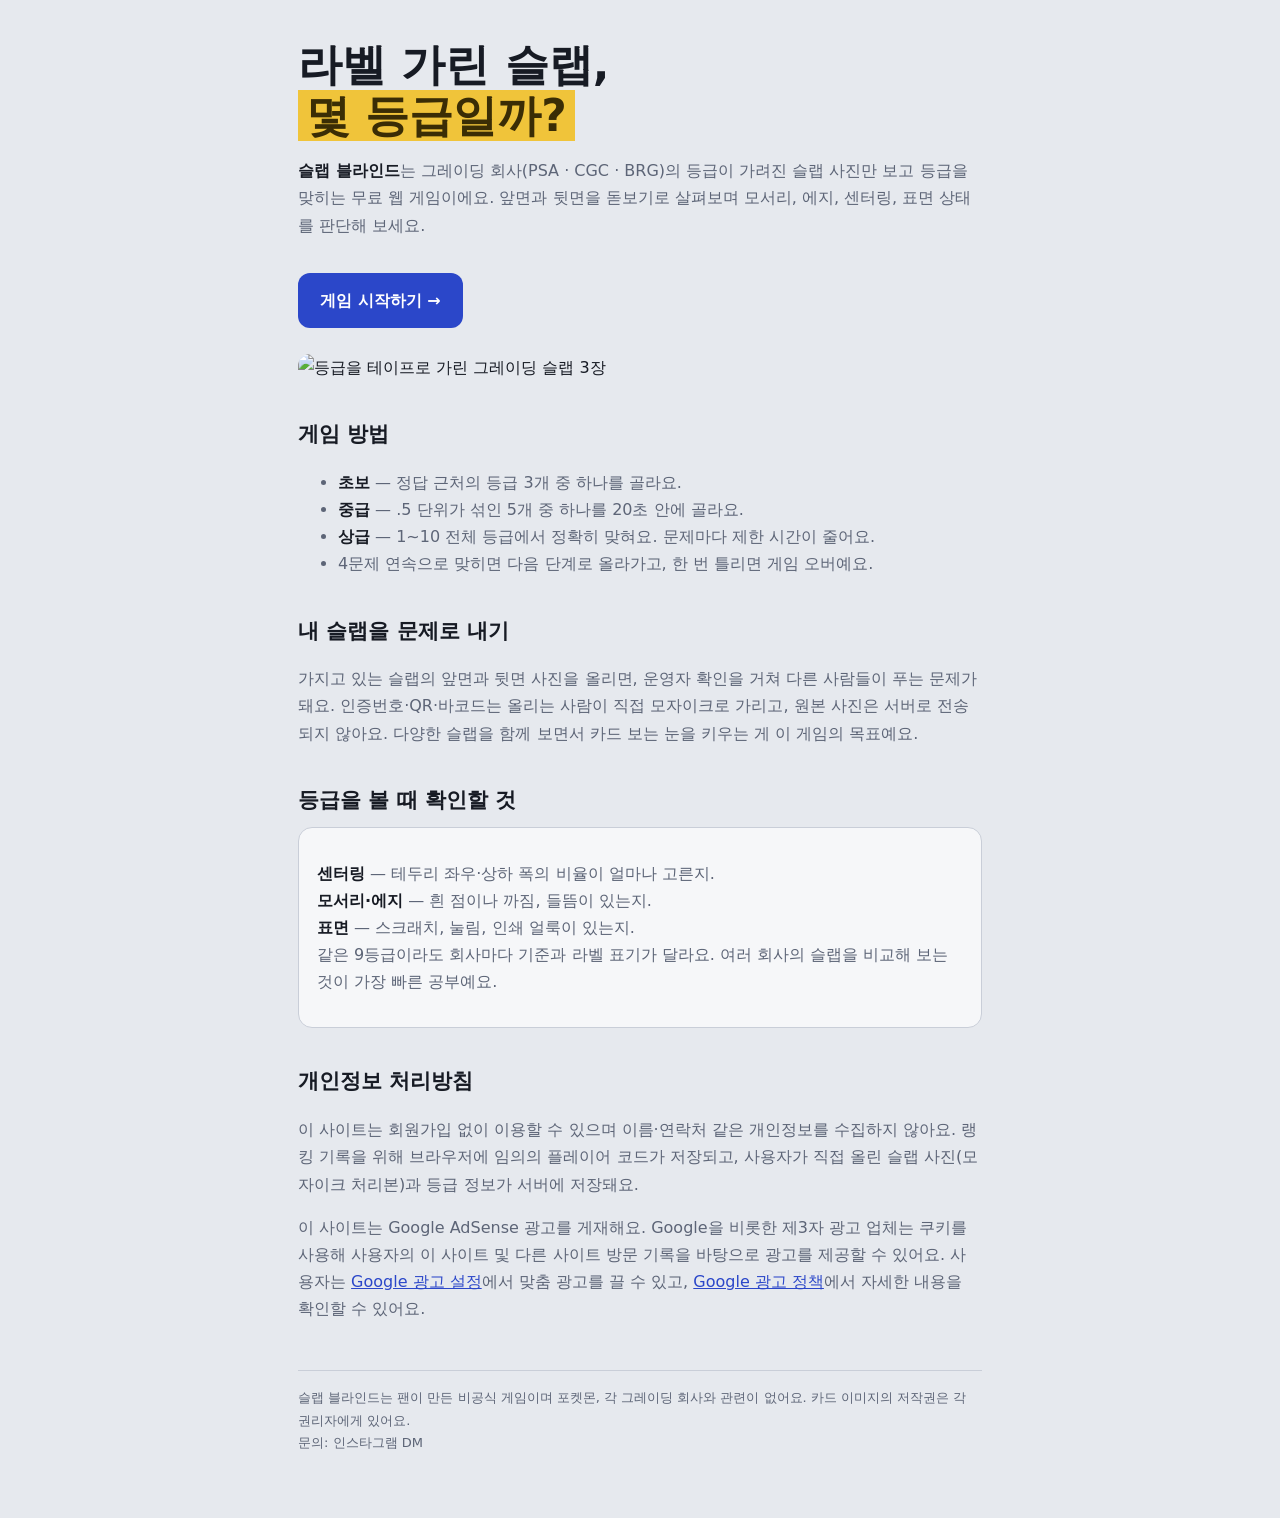
==== index.html @ b71d9b89 "Create index.html for grading game web page This HTML file sets up a web page for a grading game whe" ====
<!doctype html>
<html lang="ko">
<head>
<meta charset="utf-8">
<meta name="viewport" content="width=device-width,initial-scale=1">
<script async src="https://pagead2.googlesyndication.com/pagead/js/adsbygoogle.js?client=ca-pub-1306271139892045"
     crossorigin="anonymous"></script>
<title>슬랩 블라인드 · 그레이딩 등급 맞히기 게임</title>
<meta name="description" content="라벨 등급을 가린 PSA·CGC·BRG 그레이딩 슬랩을 보고 등급을 맞히는 무료 카드 게임. 내 슬랩도 문제로 낼 수 있어요.">
<meta property="og:title" content="슬랩 블라인드 · 몇 등급일까?">
<meta property="og:image" content="https://challengeletgo.github.io/slab-blind/slab-blind/og.jpg">
<style>
:root{--bg:#e6e9ee;--surface:#f6f7f9;--ink:#171b24;--muted:#5d6577;--line:#c9ced8;--accent:#2b47c9;--tape:#f0c43a;--tape-ink:#3a2d05}
@media (prefers-color-scheme:dark){:root{--bg:#12151c;--surface:#1b1f29;--ink:#e8eaf0;--muted:#9aa2b4;--line:#2e3442;--accent:#7c93ff;color-scheme:dark}}
*{box-sizing:border-box}
body{margin:0;background:var(--bg);color:var(--ink);font:16px/1.7 "Noto Sans KR",system-ui,-apple-system,sans-serif}
.wrap{max-width:720px;margin:0 auto;padding:40px max(18px,env(safe-area-inset-left,0px)) 64px max(18px,env(safe-area-inset-right,0px))}
h1{font-size:clamp(30px,7vw,44px);line-height:1.15;margin:0 0 12px;text-wrap:balance}
h1 mark{background:var(--tape);color:var(--tape-ink);padding:0 8px}
h2{font-size:21px;margin:36px 0 8px}
p,li{color:var(--muted)} strong{color:var(--ink)}
.cta{display:inline-block;margin:18px 0 6px;background:var(--accent);color:#fff;text-decoration:none;font-weight:700;padding:14px 22px;border-radius:12px}
.card{background:var(--surface);border:1px solid var(--line);border-radius:14px;padding:16px 18px}
img{max-width:100%;border-radius:12px;display:block;margin:20px 0}
footer{margin-top:48px;font-size:13px;color:var(--muted);border-top:1px solid var(--line);padding-top:16px}
a{color:var(--accent)}
</style>
</head>
<body>
<div class="wrap">
  <h1>라벨 가린 슬랩,<br><mark>몇 등급일까?</mark></h1>
  <p><strong>슬랩 블라인드</strong>는 그레이딩 회사(PSA · CGC · BRG)의 등급이 가려진 슬랩 사진만 보고 등급을 맞히는 무료 웹 게임이에요. 앞면과 뒷면을 돋보기로 살펴보며 모서리, 에지, 센터링, 표면 상태를 판단해 보세요.</p>
  <a class="cta" href="/slab-blind/">게임 시작하기 →</a>
  <img src="/slab-blind/slab-blind/og.jpg" alt="등급을 테이프로 가린 그레이딩 슬랩 3장">

  <h2>게임 방법</h2>
  <ul>
    <li><strong>초보</strong> — 정답 근처의 등급 3개 중 하나를 골라요.</li>
    <li><strong>중급</strong> — .5 단위가 섞인 5개 중 하나를 20초 안에 골라요.</li>
    <li><strong>상급</strong> — 1~10 전체 등급에서 정확히 맞혀요. 문제마다 제한 시간이 줄어요.</li>
    <li>4문제 연속으로 맞히면 다음 단계로 올라가고, 한 번 틀리면 게임 오버예요.</li>
  </ul>

  <h2>내 슬랩을 문제로 내기</h2>
  <p>가지고 있는 슬랩의 앞면과 뒷면 사진을 올리면, 운영자 확인을 거쳐 다른 사람들이 푸는 문제가 돼요. 인증번호·QR·바코드는 올리는 사람이 직접 모자이크로 가리고, 원본 사진은 서버로 전송되지 않아요. 다양한 슬랩을 함께 보면서 카드 보는 눈을 키우는 게 이 게임의 목표예요.</p>

  <h2>등급을 볼 때 확인할 것</h2>
  <div class="card">
    <p><strong>센터링</strong> — 테두리 좌우·상하 폭의 비율이 얼마나 고른지.<br>
    <strong>모서리·에지</strong> — 흰 점이나 까짐, 들뜸이 있는지.<br>
    <strong>표면</strong> — 스크래치, 눌림, 인쇄 얼룩이 있는지.<br>
    같은 9등급이라도 회사마다 기준과 라벨 표기가 달라요. 여러 회사의 슬랩을 비교해 보는 것이 가장 빠른 공부예요.</p>
  </div>

  <h2 id="privacy">개인정보 처리방침</h2>
  <p>이 사이트는 회원가입 없이 이용할 수 있으며 이름·연락처 같은 개인정보를 수집하지 않아요. 랭킹 기록을 위해 브라우저에 임의의 플레이어 코드가 저장되고, 사용자가 직접 올린 슬랩 사진(모자이크 처리본)과 등급 정보가 서버에 저장돼요.</p>
  <p>이 사이트는 Google AdSense 광고를 게재해요. Google을 비롯한 제3자 광고 업체는 쿠키를 사용해 사용자의 이 사이트 및 다른 사이트 방문 기록을 바탕으로 광고를 제공할 수 있어요. 사용자는 <a href="https://adssettings.google.com" rel="noopener">Google 광고 설정</a>에서 맞춤 광고를 끌 수 있고, <a href="https://policies.google.com/technologies/ads?hl=ko" rel="noopener">Google 광고 정책</a>에서 자세한 내용을 확인할 수 있어요.</p>

  <footer>
    슬랩 블라인드는 팬이 만든 비공식 게임이며 포켓몬, 각 그레이딩 회사와 관련이 없어요. 카드 이미지의 저작권은 각 권리자에게 있어요.<br>
    문의: 인스타그램 DM
  </footer>
</div>
</body>
</html>
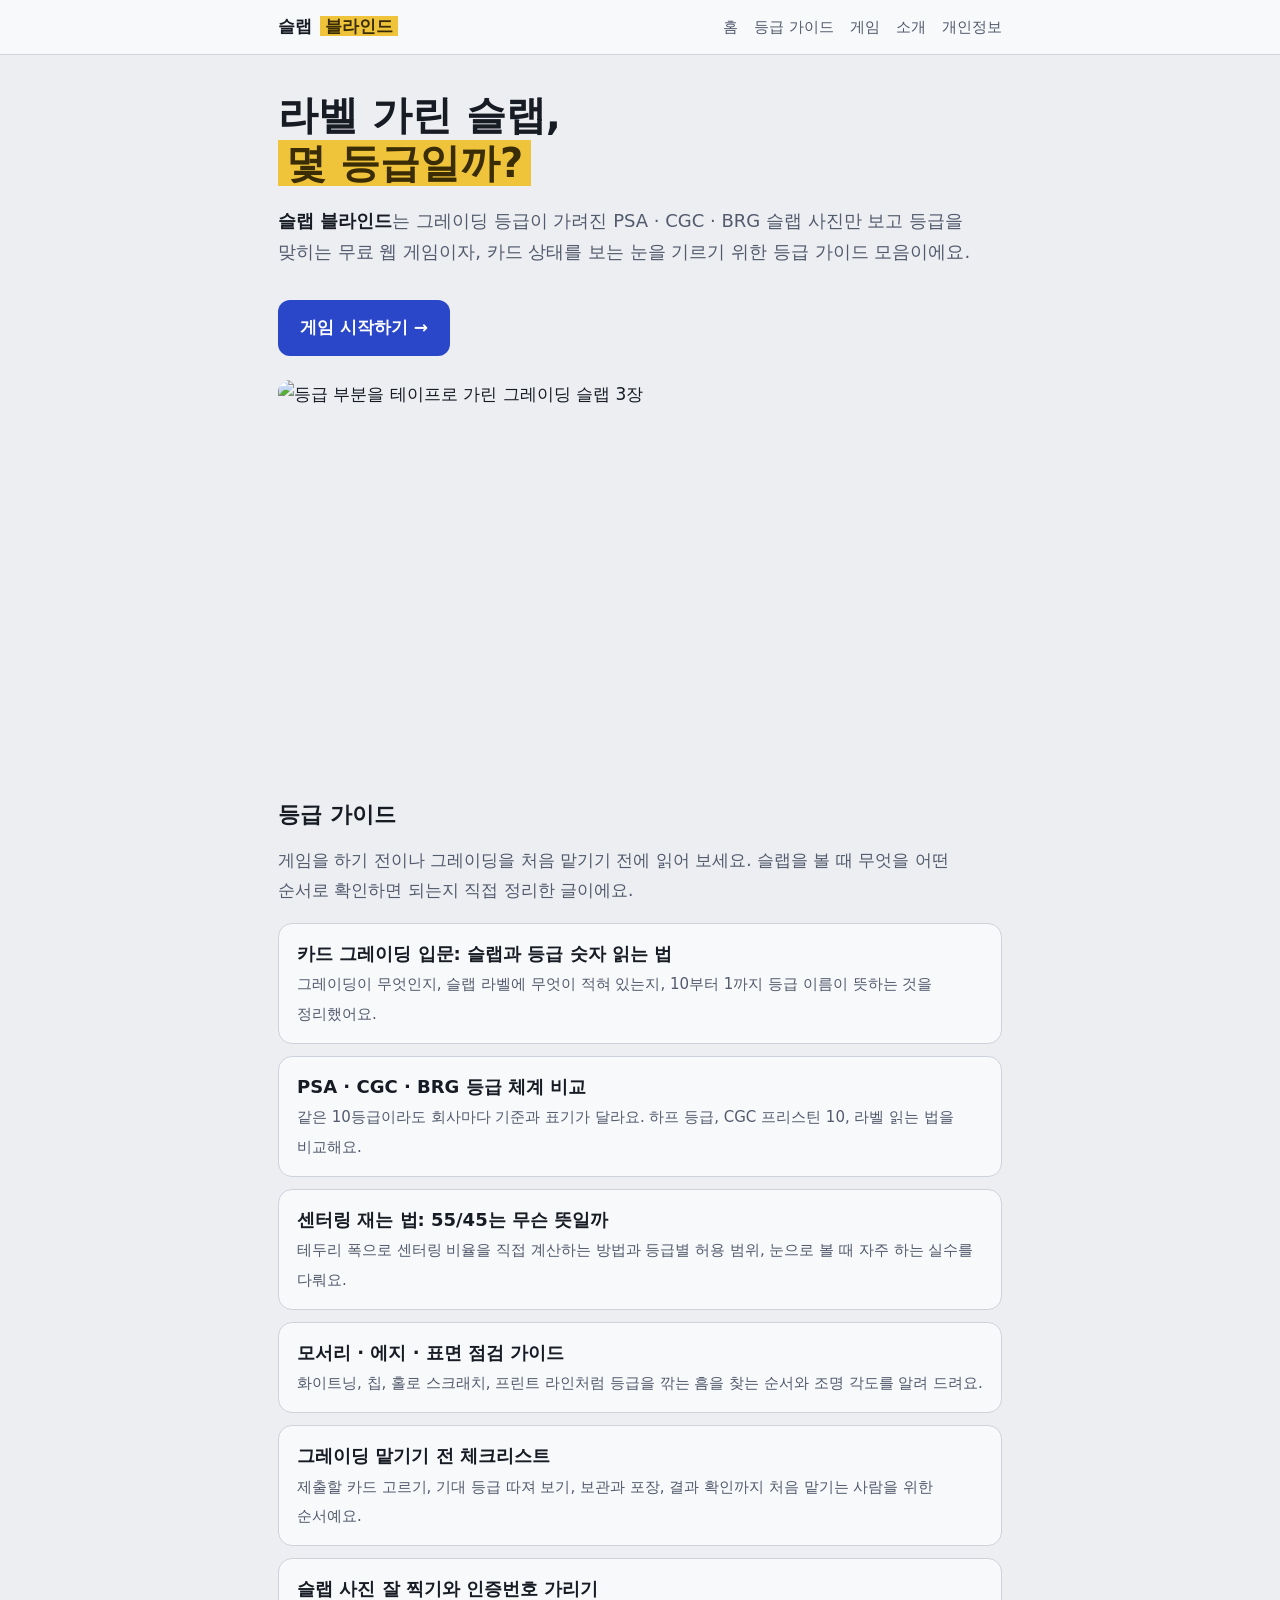
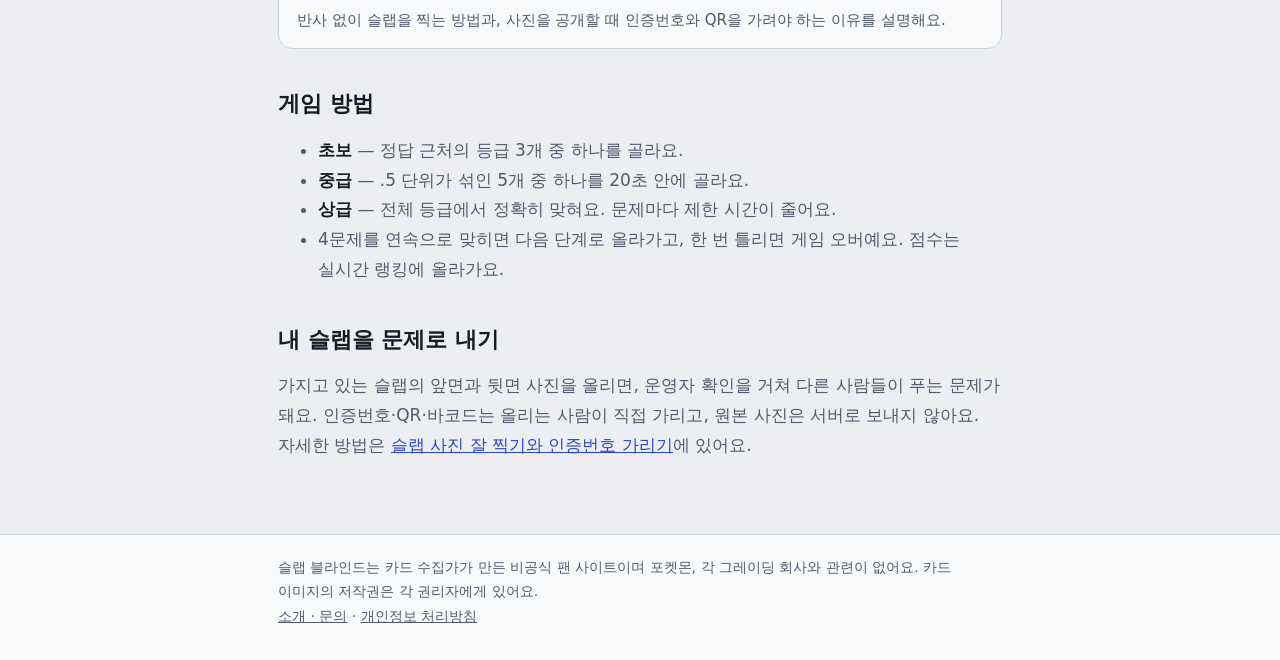
==== commit fd5033e8: "Update index.html" ====
--- a/index.html
+++ b/index.html
@@ -5,61 +5,40 @@
 <meta name="viewport" content="width=device-width,initial-scale=1">
 <script async src="https://pagead2.googlesyndication.com/pagead/js/adsbygoogle.js?client=ca-pub-1306271139892045"
      crossorigin="anonymous"></script>
-<title>슬랩 블라인드 · 그레이딩 등급 맞히기 게임</title>
-<meta name="description" content="라벨 등급을 가린 PSA·CGC·BRG 그레이딩 슬랩을 보고 등급을 맞히는 무료 카드 게임. 내 슬랩도 문제로 낼 수 있어요.">
+<title>슬랩 블라인드 · 그레이딩 등급 맞히기 게임과 등급 가이드</title>
+<meta name="description" content="라벨 등급을 가린 PSA·CGC·BRG 슬랩을 보고 등급을 맞히는 무료 게임과, 센터링·모서리·표면 보는 법을 정리한 카드 그레이딩 가이드.">
+<link rel="canonical" href="https://challengeletgo.github.io/">
 <meta property="og:title" content="슬랩 블라인드 · 몇 등급일까?">
+<meta property="og:description" content="라벨 등급을 가린 PSA·CGC·BRG 슬랩을 보고 등급을 맞히는 무료 게임과, 센터링·모서리·표면 보는 법을 정리한 카드 그레이딩 가이드.">
 <meta property="og:image" content="https://challengeletgo.github.io/slab-blind/slab-blind/og.jpg">
-<style>
-:root{--bg:#e6e9ee;--surface:#f6f7f9;--ink:#171b24;--muted:#5d6577;--line:#c9ced8;--accent:#2b47c9;--tape:#f0c43a;--tape-ink:#3a2d05}
-@media (prefers-color-scheme:dark){:root{--bg:#12151c;--surface:#1b1f29;--ink:#e8eaf0;--muted:#9aa2b4;--line:#2e3442;--accent:#7c93ff;color-scheme:dark}}
-*{box-sizing:border-box}
-body{margin:0;background:var(--bg);color:var(--ink);font:16px/1.7 "Noto Sans KR",system-ui,-apple-system,sans-serif}
-.wrap{max-width:720px;margin:0 auto;padding:40px max(18px,env(safe-area-inset-left,0px)) 64px max(18px,env(safe-area-inset-right,0px))}
-h1{font-size:clamp(30px,7vw,44px);line-height:1.15;margin:0 0 12px;text-wrap:balance}
-h1 mark{background:var(--tape);color:var(--tape-ink);padding:0 8px}
-h2{font-size:21px;margin:36px 0 8px}
-p,li{color:var(--muted)} strong{color:var(--ink)}
-.cta{display:inline-block;margin:18px 0 6px;background:var(--accent);color:#fff;text-decoration:none;font-weight:700;padding:14px 22px;border-radius:12px}
-.card{background:var(--surface);border:1px solid var(--line);border-radius:14px;padding:16px 18px}
-img{max-width:100%;border-radius:12px;display:block;margin:20px 0}
-footer{margin-top:48px;font-size:13px;color:var(--muted);border-top:1px solid var(--line);padding-top:16px}
-a{color:var(--accent)}
-</style>
+<link rel="stylesheet" href="/style.css">
 </head>
 <body>
-<div class="wrap">
-  <h1>라벨 가린 슬랩,<br><mark>몇 등급일까?</mark></h1>
-  <p><strong>슬랩 블라인드</strong>는 그레이딩 회사(PSA · CGC · BRG)의 등급이 가려진 슬랩 사진만 보고 등급을 맞히는 무료 웹 게임이에요. 앞면과 뒷면을 돋보기로 살펴보며 모서리, 에지, 센터링, 표면 상태를 판단해 보세요.</p>
-  <a class="cta" href="/slab-blind/">게임 시작하기 →</a>
-  <img src="/slab-blind/slab-blind/og.jpg" alt="등급을 테이프로 가린 그레이딩 슬랩 3장">
+<header class="top"><div class="in"><a class="logo" href="/">슬랩 <span>블라인드</span></a><nav><a href="/">홈</a><a href="/guide/">등급 가이드</a><a href="/slab-blind/">게임</a><a href="/about.html">소개</a><a href="/privacy.html">개인정보</a></nav></div></header>
+<main>
+<h1>라벨 가린 슬랩,<br><mark>몇 등급일까?</mark></h1>
+<p class="lead"><strong>슬랩 블라인드</strong>는 그레이딩 등급이 가려진 PSA · CGC · BRG 슬랩 사진만 보고 등급을 맞히는 무료 웹 게임이자, 카드 상태를 보는 눈을 기르기 위한 등급 가이드 모음이에요.</p>
+<a class="cta" href="/slab-blind/">게임 시작하기 →</a>
+<img src="/slab-blind/slab-blind/og.jpg" alt="등급 부분을 테이프로 가린 그레이딩 슬랩 3장" width="1200" height="630">
 
-  <h2>게임 방법</h2>
-  <ul>
-    <li><strong>초보</strong> — 정답 근처의 등급 3개 중 하나를 골라요.</li>
-    <li><strong>중급</strong> — .5 단위가 섞인 5개 중 하나를 20초 안에 골라요.</li>
-    <li><strong>상급</strong> — 1~10 전체 등급에서 정확히 맞혀요. 문제마다 제한 시간이 줄어요.</li>
-    <li>4문제 연속으로 맞히면 다음 단계로 올라가고, 한 번 틀리면 게임 오버예요.</li>
-  </ul>
+<h2>등급 가이드</h2>
+<p>게임을 하기 전이나 그레이딩을 처음 맡기기 전에 읽어 보세요. 슬랩을 볼 때 무엇을 어떤 순서로 확인하면 되는지 직접 정리한 글이에요.</p>
+<ul class="cards"><li><a href="/guide/grading-basics.html"><b>카드 그레이딩 입문: 슬랩과 등급 숫자 읽는 법</b><span>그레이딩이 무엇인지, 슬랩 라벨에 무엇이 적혀 있는지, 10부터 1까지 등급 이름이 뜻하는 것을 정리했어요.</span></a></li><li><a href="/guide/psa-cgc-brg.html"><b>PSA · CGC · BRG 등급 체계 비교</b><span>같은 10등급이라도 회사마다 기준과 표기가 달라요. 하프 등급, CGC 프리스틴 10, 라벨 읽는 법을 비교해요.</span></a></li><li><a href="/guide/centering.html"><b>센터링 재는 법: 55/45는 무슨 뜻일까</b><span>테두리 폭으로 센터링 비율을 직접 계산하는 방법과 등급별 허용 범위, 눈으로 볼 때 자주 하는 실수를 다뤄요.</span></a></li><li><a href="/guide/corners-edges-surface.html"><b>모서리 · 에지 · 표면 점검 가이드</b><span>화이트닝, 칩, 홀로 스크래치, 프린트 라인처럼 등급을 깎는 흠을 찾는 순서와 조명 각도를 알려 드려요.</span></a></li><li><a href="/guide/before-submitting.html"><b>그레이딩 맡기기 전 체크리스트</b><span>제출할 카드 고르기, 기대 등급 따져 보기, 보관과 포장, 결과 확인까지 처음 맡기는 사람을 위한 순서예요.</span></a></li><li><a href="/guide/slab-photo.html"><b>슬랩 사진 잘 찍기와 인증번호 가리기</b><span>반사 없이 슬랩을 찍는 방법과, 사진을 공개할 때 인증번호와 QR을 가려야 하는 이유를 설명해요.</span></a></li></ul>
 
-  <h2>내 슬랩을 문제로 내기</h2>
-  <p>가지고 있는 슬랩의 앞면과 뒷면 사진을 올리면, 운영자 확인을 거쳐 다른 사람들이 푸는 문제가 돼요. 인증번호·QR·바코드는 올리는 사람이 직접 모자이크로 가리고, 원본 사진은 서버로 전송되지 않아요. 다양한 슬랩을 함께 보면서 카드 보는 눈을 키우는 게 이 게임의 목표예요.</p>
+<h2>게임 방법</h2>
+<ul>
+<li><strong>초보</strong> — 정답 근처의 등급 3개 중 하나를 골라요.</li>
+<li><strong>중급</strong> — .5 단위가 섞인 5개 중 하나를 20초 안에 골라요.</li>
+<li><strong>상급</strong> — 전체 등급에서 정확히 맞혀요. 문제마다 제한 시간이 줄어요.</li>
+<li>4문제를 연속으로 맞히면 다음 단계로 올라가고, 한 번 틀리면 게임 오버예요. 점수는 실시간 랭킹에 올라가요.</li>
+</ul>
 
-  <h2>등급을 볼 때 확인할 것</h2>
-  <div class="card">
-    <p><strong>센터링</strong> — 테두리 좌우·상하 폭의 비율이 얼마나 고른지.<br>
-    <strong>모서리·에지</strong> — 흰 점이나 까짐, 들뜸이 있는지.<br>
-    <strong>표면</strong> — 스크래치, 눌림, 인쇄 얼룩이 있는지.<br>
-    같은 9등급이라도 회사마다 기준과 라벨 표기가 달라요. 여러 회사의 슬랩을 비교해 보는 것이 가장 빠른 공부예요.</p>
-  </div>
-
-  <h2 id="privacy">개인정보 처리방침</h2>
-  <p>이 사이트는 회원가입 없이 이용할 수 있으며 이름·연락처 같은 개인정보를 수집하지 않아요. 랭킹 기록을 위해 브라우저에 임의의 플레이어 코드가 저장되고, 사용자가 직접 올린 슬랩 사진(모자이크 처리본)과 등급 정보가 서버에 저장돼요.</p>
-  <p>이 사이트는 Google AdSense 광고를 게재해요. Google을 비롯한 제3자 광고 업체는 쿠키를 사용해 사용자의 이 사이트 및 다른 사이트 방문 기록을 바탕으로 광고를 제공할 수 있어요. 사용자는 <a href="https://adssettings.google.com" rel="noopener">Google 광고 설정</a>에서 맞춤 광고를 끌 수 있고, <a href="https://policies.google.com/technologies/ads?hl=ko" rel="noopener">Google 광고 정책</a>에서 자세한 내용을 확인할 수 있어요.</p>
-
-  <footer>
-    슬랩 블라인드는 팬이 만든 비공식 게임이며 포켓몬, 각 그레이딩 회사와 관련이 없어요. 카드 이미지의 저작권은 각 권리자에게 있어요.<br>
-    문의: 인스타그램 DM
-  </footer>
-</div>
+<h2>내 슬랩을 문제로 내기</h2>
+<p>가지고 있는 슬랩의 앞면과 뒷면 사진을 올리면, 운영자 확인을 거쳐 다른 사람들이 푸는 문제가 돼요. 인증번호·QR·바코드는 올리는 사람이 직접 가리고, 원본 사진은 서버로 보내지 않아요. 자세한 방법은 <a href="/guide/slab-photo.html">슬랩 사진 잘 찍기와 인증번호 가리기</a>에 있어요.</p>
+</main>
+<footer><div class="in">
+슬랩 블라인드는 카드 수집가가 만든 비공식 팬 사이트이며 포켓몬, 각 그레이딩 회사와 관련이 없어요. 카드 이미지의 저작권은 각 권리자에게 있어요.<br>
+<a href="/about.html">소개 · 문의</a> · <a href="/privacy.html">개인정보 처리방침</a>
+</div></footer>
 </body>
 </html>
--- a/style.css
+++ b/style.css
@@ -0,0 +1,39 @@
+:root{--bg:#eceef2;--surface:#f8f9fb;--ink:#171b24;--muted:#525a6c;--line:#cdd2db;--accent:#2b47c9;--tape:#f0c43a;--tape-ink:#3a2d05}
+@media (prefers-color-scheme:dark){:root{--bg:#12151c;--surface:#1b1f29;--ink:#e8eaf0;--muted:#a3abbc;--line:#2e3442;--accent:#8a9fff;--tape:#e8bd34;color-scheme:dark}}
+*{box-sizing:border-box}
+html{-webkit-text-size-adjust:100%}
+body{margin:0;background:var(--bg);color:var(--ink);font:17px/1.75 "Noto Sans KR",system-ui,-apple-system,"Apple SD Gothic Neo","Malgun Gothic",sans-serif;word-break:keep-all;overflow-wrap:break-word}
+a{color:var(--accent)}
+.top{border-bottom:1px solid var(--line);background:var(--surface)}
+.top .in{max-width:760px;margin:0 auto;padding:12px max(18px,env(safe-area-inset-left,0px)) 12px max(18px,env(safe-area-inset-right,0px));display:flex;flex-wrap:wrap;gap:6px 18px;align-items:center}
+.logo{font-weight:800;text-decoration:none;color:var(--ink);margin-right:auto}
+.logo span{background:var(--tape);color:var(--tape-ink);padding:0 5px;margin-left:2px}
+.top nav{display:flex;flex-wrap:wrap;gap:4px 16px;font-size:15px}
+.top nav a{color:var(--muted);text-decoration:none}
+.top nav a:hover{color:var(--accent)}
+main{max-width:760px;margin:0 auto;padding:36px max(18px,env(safe-area-inset-left,0px)) 56px max(18px,env(safe-area-inset-right,0px))}
+h1{font-size:clamp(28px,6.5vw,40px);line-height:1.2;margin:0 0 10px;text-wrap:balance}
+h1 mark{background:var(--tape);color:var(--tape-ink);padding:0 8px}
+h2{font-size:22px;line-height:1.35;margin:40px 0 8px;text-wrap:balance}
+h3{font-size:18px;margin:26px 0 4px}
+p,li{color:var(--muted)}
+strong{color:var(--ink)}
+.meta{font-size:14px;color:var(--muted);margin:0 0 24px}
+.lead{font-size:18px}
+.cta{display:inline-block;margin:14px 0 4px;background:var(--accent);color:#fff;text-decoration:none;font-weight:700;padding:13px 22px;border-radius:12px}
+.box{background:var(--surface);border:1px solid var(--line);border-radius:14px;padding:14px 18px;margin:18px 0}
+.box p{margin:6px 0}
+.tbl{overflow-x:auto;margin:16px 0}
+table{border-collapse:collapse;width:100%;min-width:460px;font-size:15px;background:var(--surface)}
+th,td{border:1px solid var(--line);padding:8px 10px;text-align:left;vertical-align:top}
+th{color:var(--ink)}
+td{color:var(--muted)}
+img{max-width:100%;height:auto;border-radius:12px;display:block;margin:20px 0}
+.cards{list-style:none;padding:0;display:grid;gap:12px;margin:16px 0}
+.cards a{display:block;background:var(--surface);border:1px solid var(--line);border-radius:14px;padding:14px 18px;text-decoration:none}
+.cards b{display:block;color:var(--ink);font-size:18px}
+.cards span{color:var(--muted);font-size:15px}
+.next{margin-top:44px;padding-top:18px;border-top:1px solid var(--line)}
+footer{border-top:1px solid var(--line);background:var(--surface)}
+footer .in{max-width:760px;margin:0 auto;padding:20px max(18px,env(safe-area-inset-left,0px)) 32px max(18px,env(safe-area-inset-right,0px));font-size:14px;color:var(--muted)}
+footer a{color:var(--muted)}
